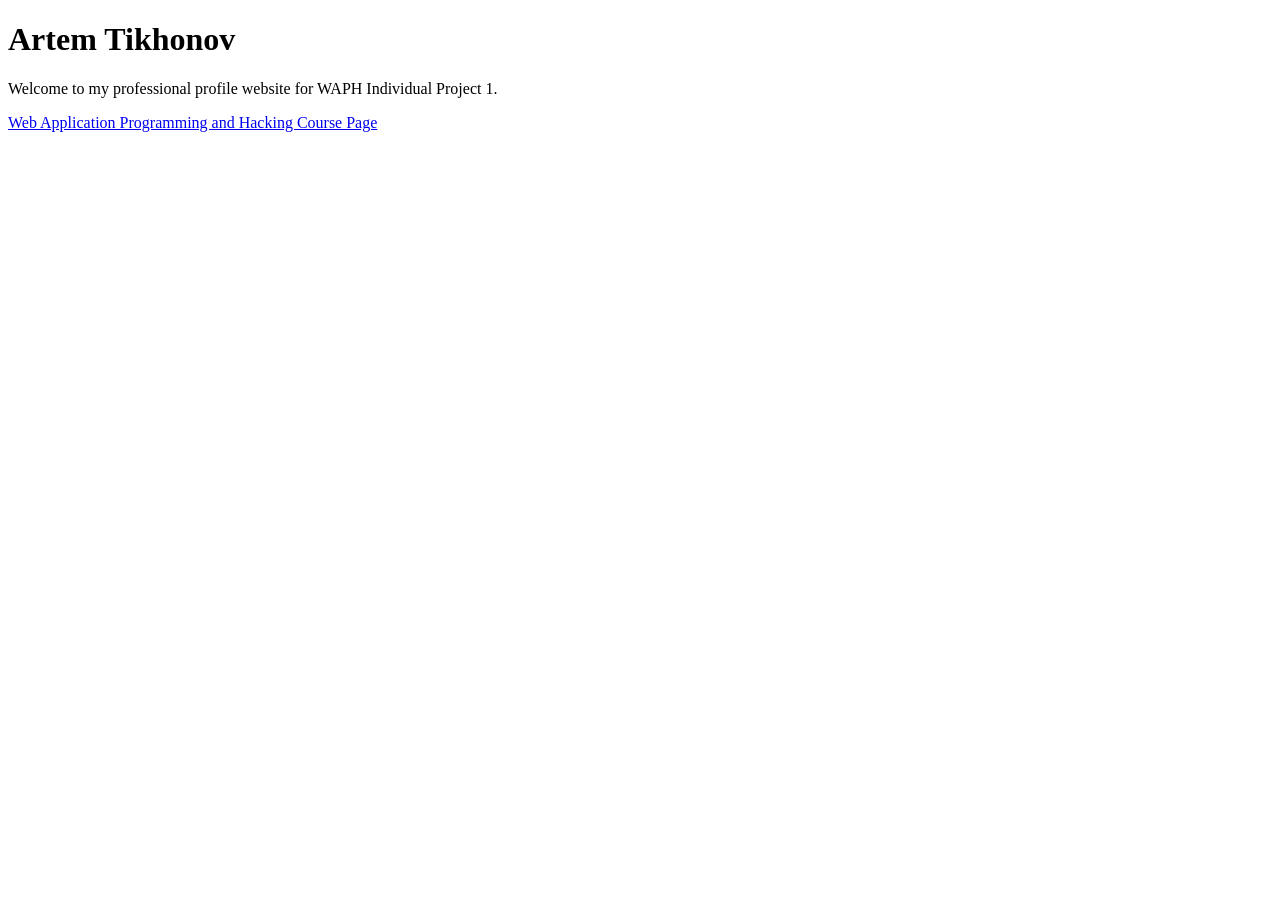
==== index.html @ 8ed0233c "Create initial Project 1 website" ====
<!DOCTYPE html>
<html>
<head>
  <title>Artem Tikhonov - Professional Profile</title>
</head>
<body>
  <h1>Artem Tikhonov</h1>
  <p>Welcome to my professional profile website for WAPH Individual Project 1.</p>
  <p><a href="waph.html">Web Application Programming and Hacking Course Page</a></p>
</body>
</html>
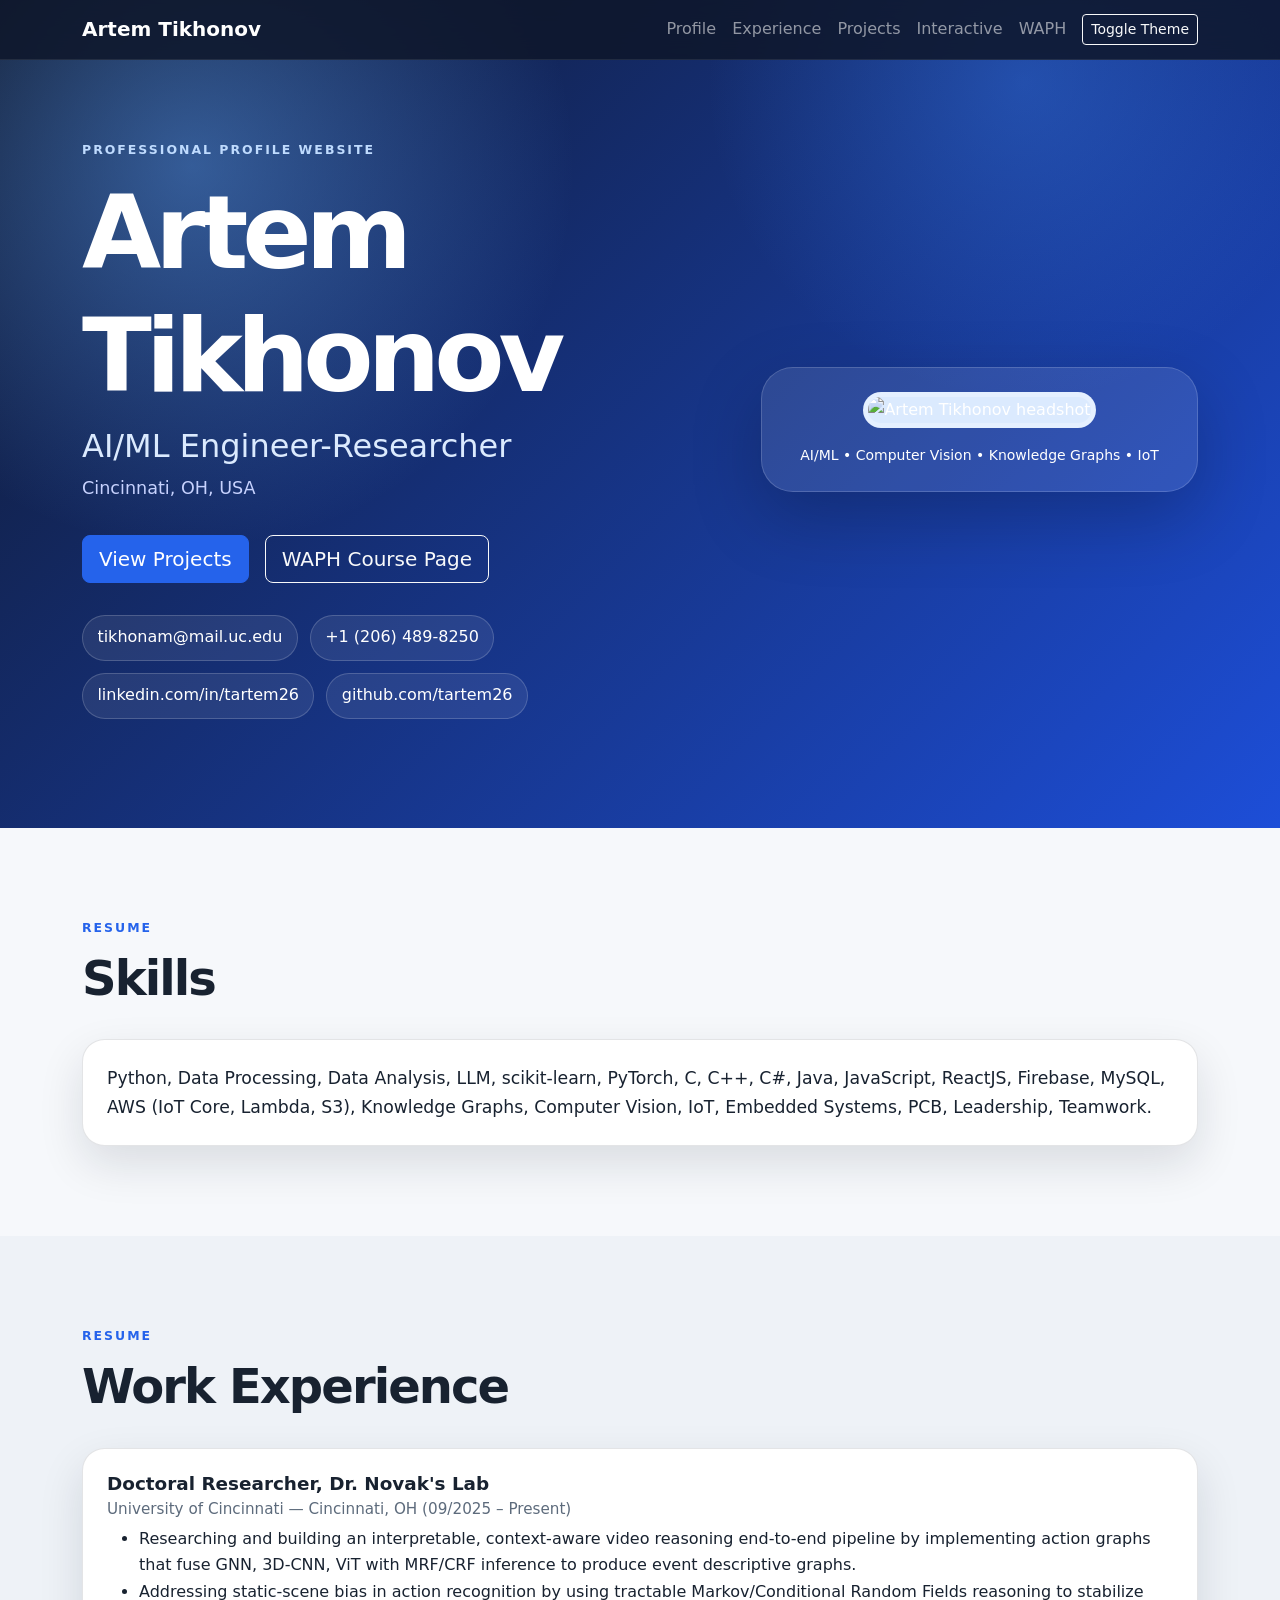
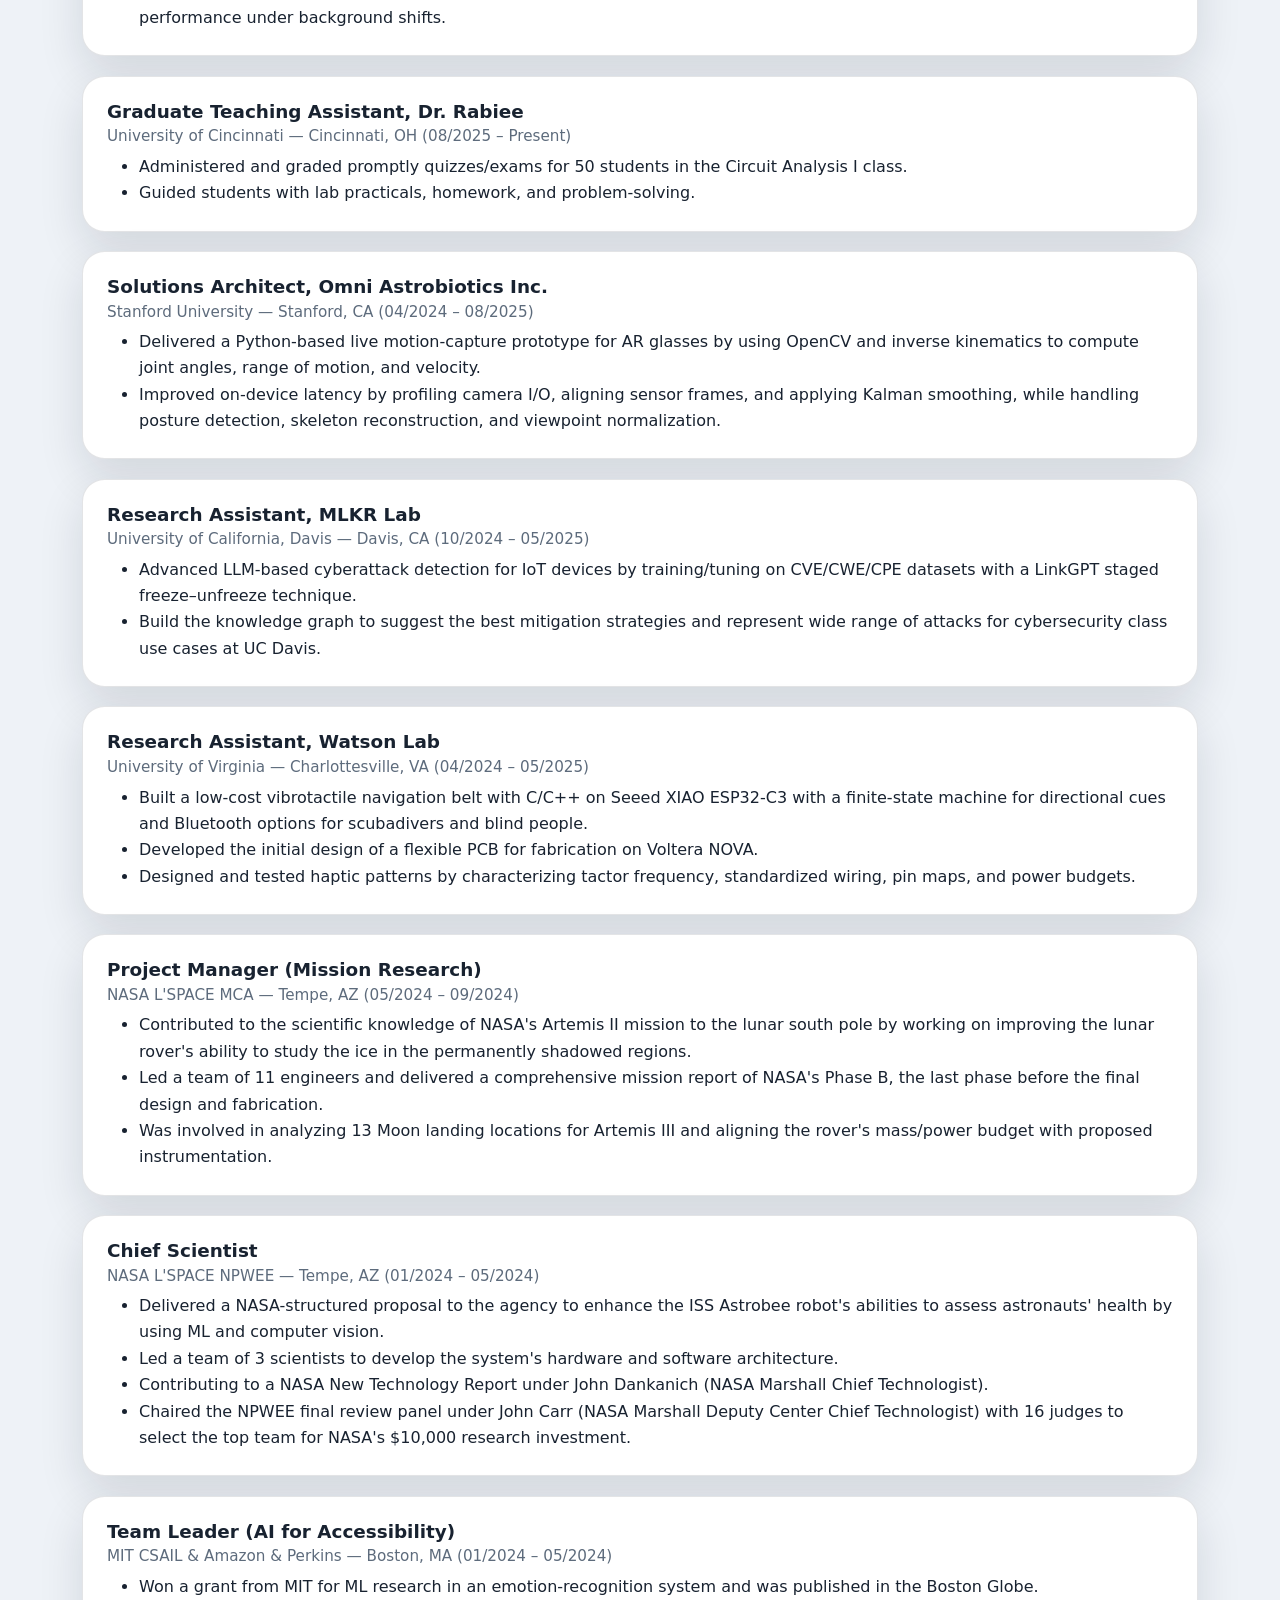
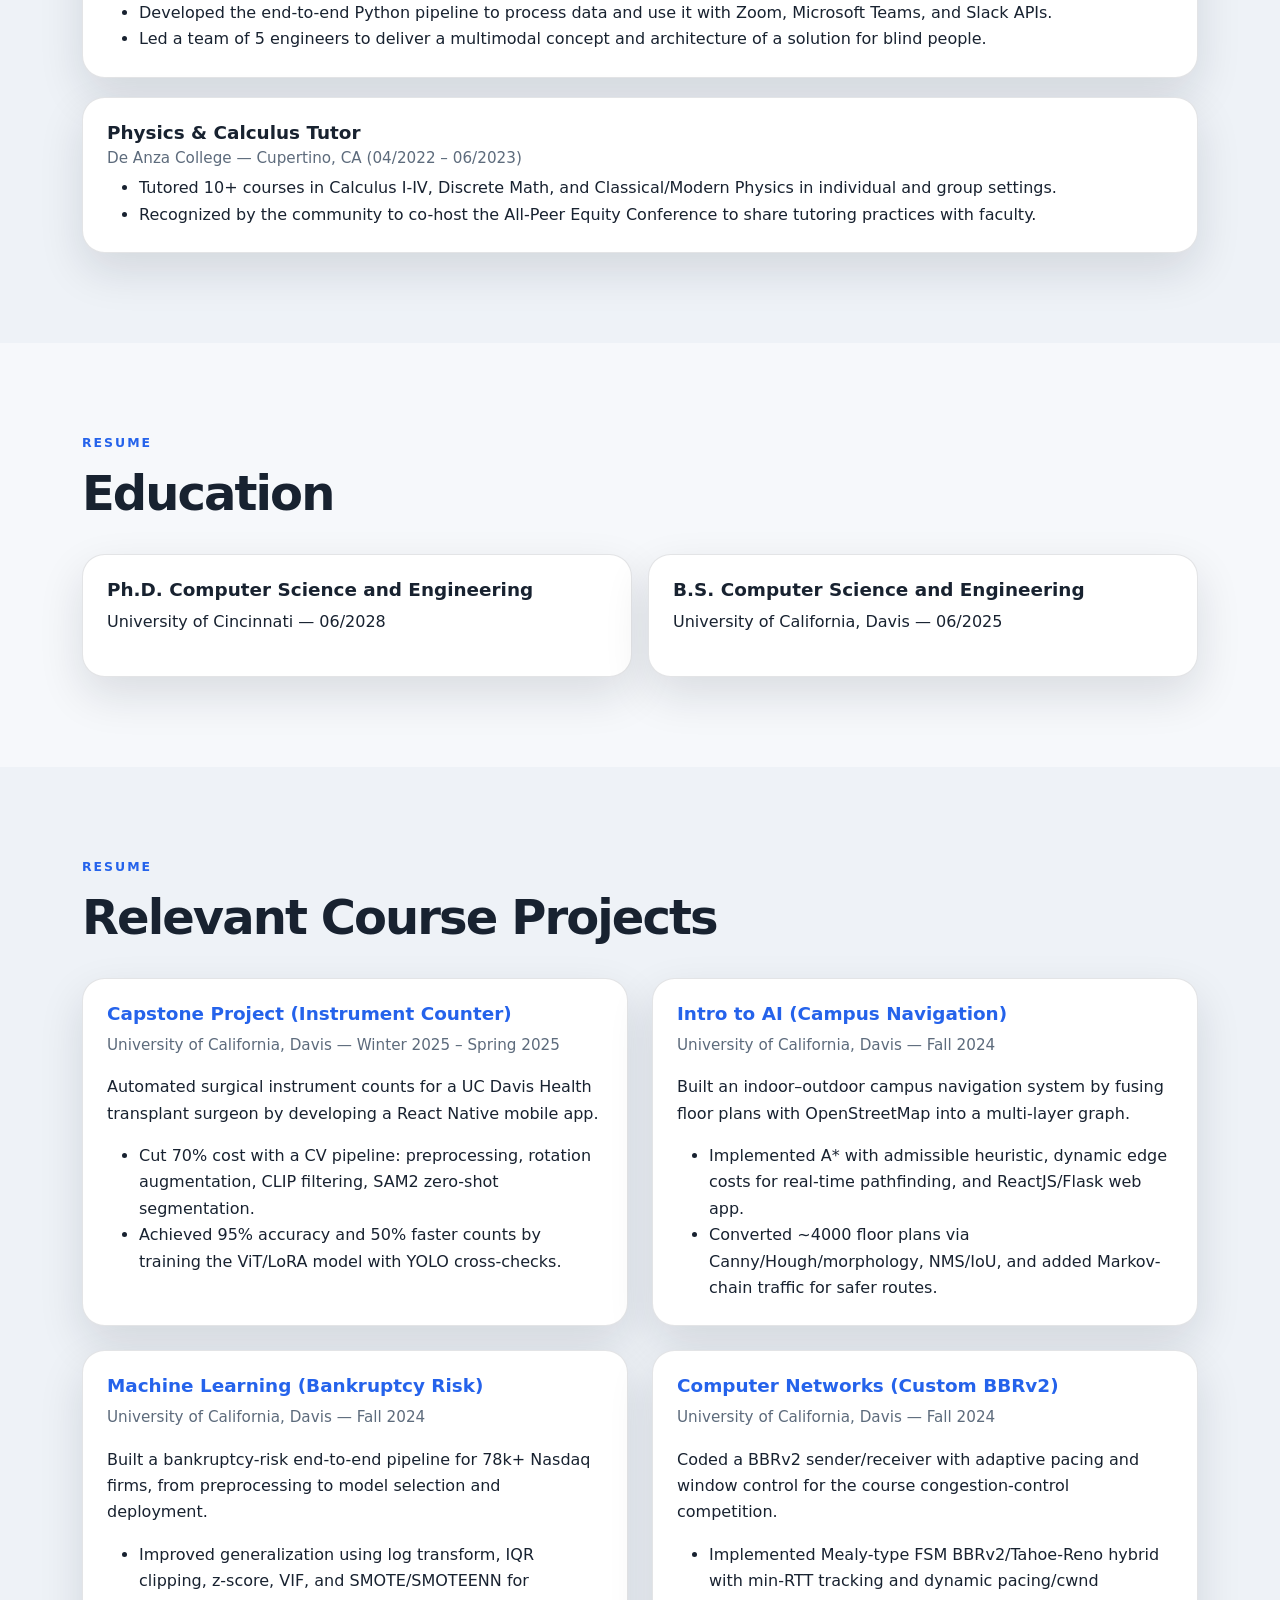
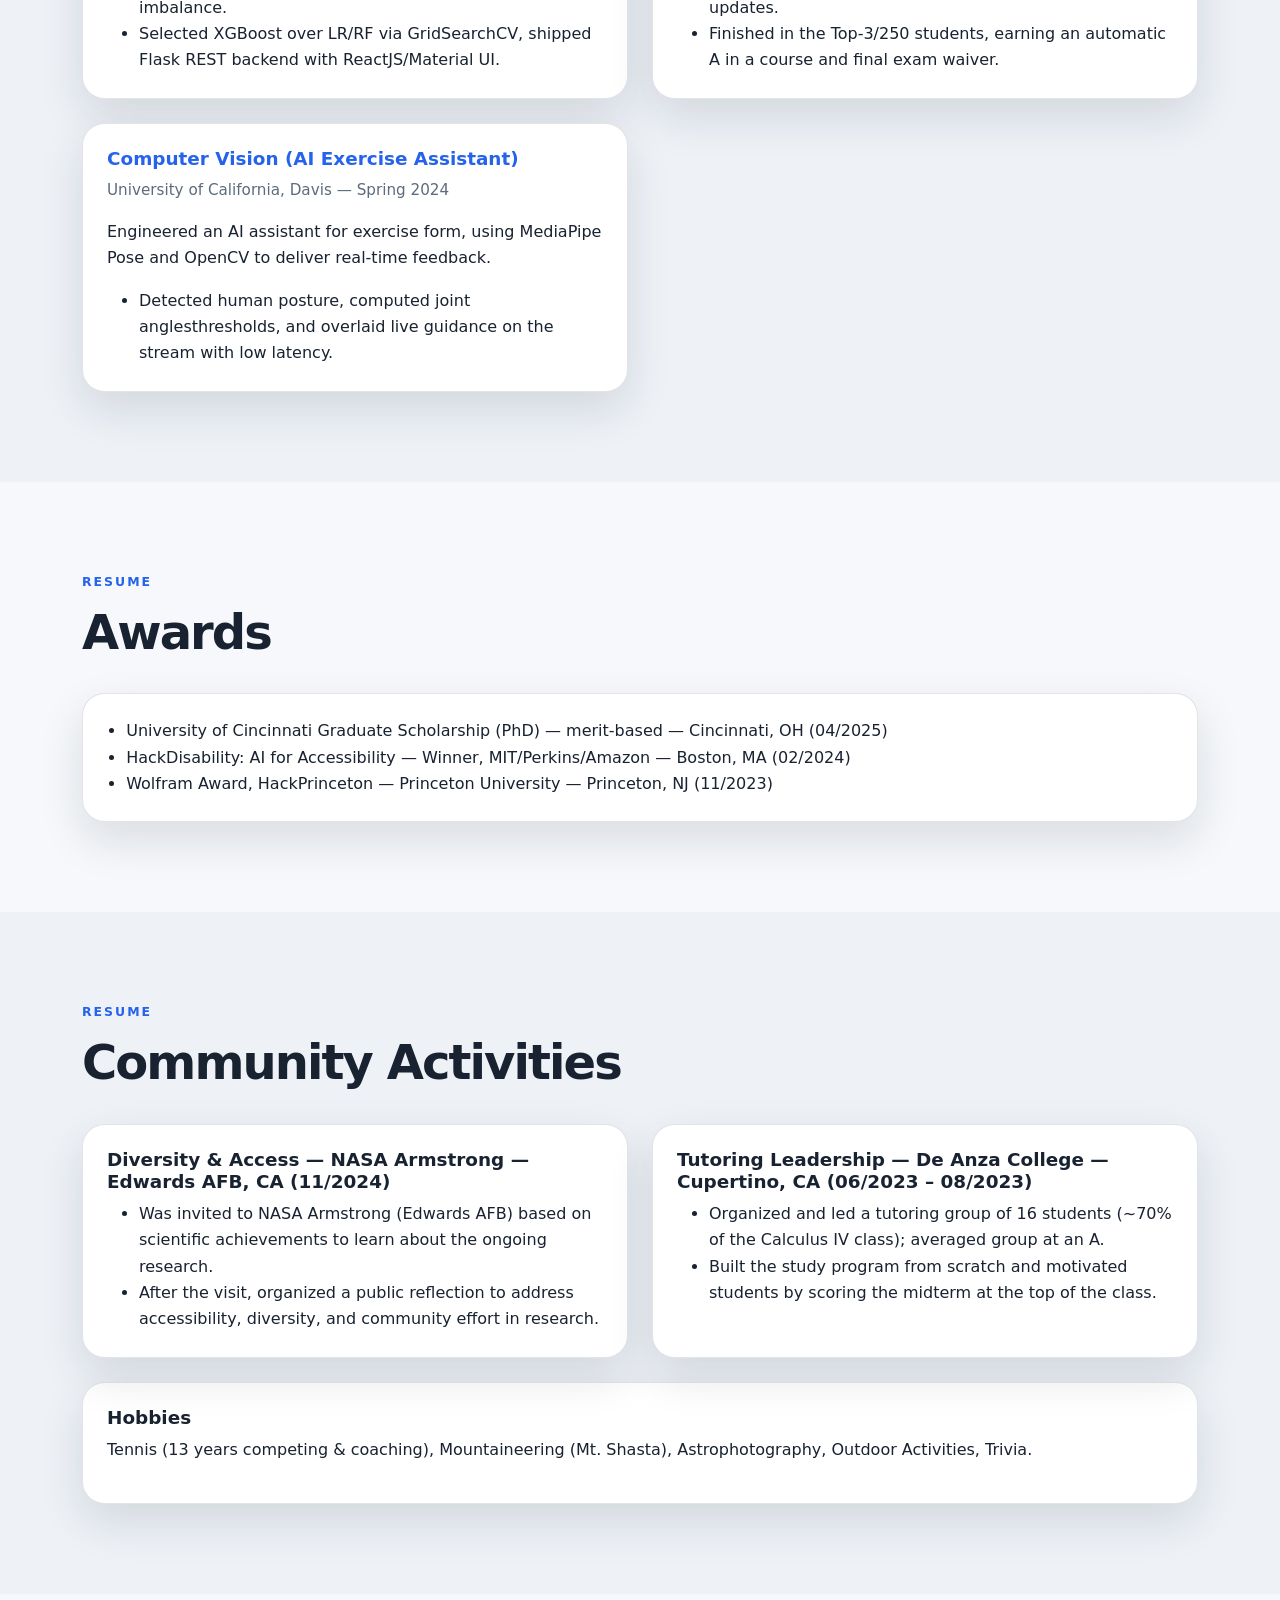
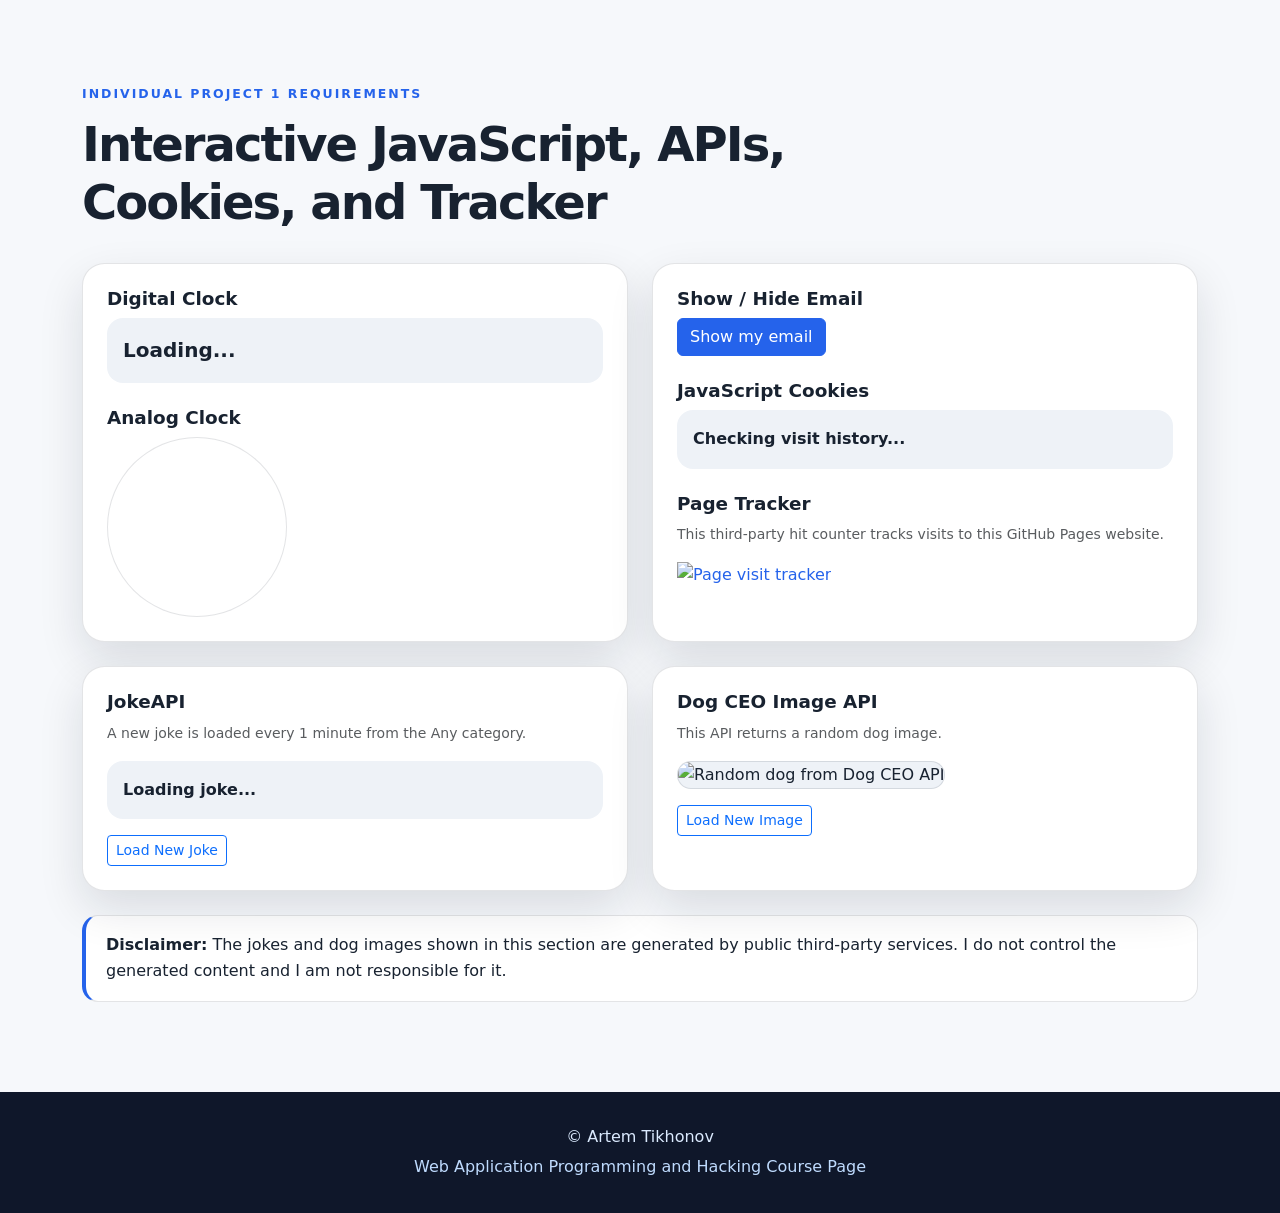
==== commit fbaba85d: "Build Individual Project 1 website" ====
--- a/index.html
+++ b/index.html
@@ -1,11 +1,397 @@
 <!DOCTYPE html>
-<html>
+<html lang="en">
 <head>
-  <title>Artem Tikhonov - Professional Profile</title>
+  <meta charset="UTF-8" />
+  <meta name="viewport" content="width=device-width, initial-scale=1.0" />
+  <meta name="description" content="Artem Tikhonov professional profile website for WAPH Individual Project 1." />
+  <title>Artem Tikhonov | AI/ML Engineer-Researcher</title>
+
+  <!-- Open-source CSS framework: Bootstrap -->
+  <link href="https://cdn.jsdelivr.net/npm/bootstrap@5.3.3/dist/css/bootstrap.min.css" rel="stylesheet">
+  <link rel="stylesheet" href="assets/css/style.css" />
 </head>
+
 <body>
-  <h1>Artem Tikhonov</h1>
-  <p>Welcome to my professional profile website for WAPH Individual Project 1.</p>
-  <p><a href="waph.html">Web Application Programming and Hacking Course Page</a></p>
+  <nav class="navbar navbar-expand-lg navbar-dark fixed-top glass-nav">
+    <div class="container">
+      <a class="navbar-brand fw-bold" href="index.html">Artem Tikhonov</a>
+      <button class="navbar-toggler" type="button" data-bs-toggle="collapse" data-bs-target="#mainNav" aria-label="Toggle navigation">
+        <span class="navbar-toggler-icon"></span>
+      </button>
+      <div id="mainNav" class="collapse navbar-collapse">
+        <ul class="navbar-nav ms-auto align-items-lg-center">
+          <li class="nav-item"><a class="nav-link" href="#profile">Profile</a></li>
+          <li class="nav-item"><a class="nav-link" href="#experience">Experience</a></li>
+          <li class="nav-item"><a class="nav-link" href="#projects">Projects</a></li>
+          <li class="nav-item"><a class="nav-link" href="#interactive">Interactive</a></li>
+          <li class="nav-item"><a class="nav-link" href="waph.html">WAPH</a></li>
+          <li class="nav-item ms-lg-2">
+            <button id="themeToggle" class="btn btn-sm btn-outline-light">Toggle Theme</button>
+          </li>
+        </ul>
+      </div>
+    </div>
+  </nav>
+
+  <header class="hero-section">
+    <div class="container">
+      <div class="row align-items-center g-5">
+        <div class="col-lg-7">
+          <p class="eyebrow">Professional Profile Website</p>
+          <h1>Artem Tikhonov</h1>
+          <h2>AI/ML Engineer-Researcher</h2>
+          <p class="hero-location">Cincinnati, OH, USA</p>
+
+          <div class="hero-actions">
+            <a class="btn btn-primary btn-lg" href="#projects">View Projects</a>
+            <a class="btn btn-outline-light btn-lg" href="waph.html">WAPH Course Page</a>
+          </div>
+
+          <div class="contact-strip">
+            <a href="mailto:tikhonam@mail.uc.edu">tikhonam@mail.uc.edu</a>
+            <span>+1 (206) 489-8250</span>
+            <a href="https://www.linkedin.com/in/tartem26/" target="_blank" rel="noopener">linkedin.com/in/tartem26</a>
+            <a href="https://github.com/tartem26" target="_blank" rel="noopener">github.com/tartem26</a>
+          </div>
+        </div>
+
+        <div class="col-lg-5 text-center">
+          <div class="headshot-card">
+            <img src="assets/img/headshot.jpg" alt="Artem Tikhonov headshot" class="headshot-img">
+            <p class="small mt-3 mb-0">AI/ML • Computer Vision • Knowledge Graphs • IoT</p>
+          </div>
+        </div>
+      </div>
+    </div>
+  </header>
+
+  <main>
+    <section id="profile" class="section">
+      <div class="container">
+        <div class="section-heading">
+          <p class="eyebrow">Resume</p>
+          <h2>Skills</h2>
+        </div>
+        <div class="content-card">
+          <p class="skills-text">
+            Python, Data Processing, Data Analysis, LLM, scikit-learn, PyTorch, C, C++, C#, Java, JavaScript, ReactJS, Firebase, MySQL, 
+            AWS (IoT Core, Lambda, S3), Knowledge Graphs, Computer Vision, IoT, Embedded Systems, PCB, Leadership, Teamwork.
+          </p>
+        </div>
+      </div>
+    </section>
+
+    <section id="experience" class="section section-muted">
+      <div class="container">
+        <div class="section-heading">
+          <p class="eyebrow">Resume</p>
+          <h2>Work Experience</h2>
+        </div>
+
+        <div class="timeline">
+          <article class="timeline-item">
+            <h3>Doctoral Researcher, Dr. Novak's Lab <span>University of Cincinnati — Cincinnati, OH (09/2025 – Present)</span></h3>
+            <ul>
+              <li>Researching and building an interpretable, context-aware video reasoning end-to-end pipeline by implementing action graphs that fuse GNN, 3D-CNN, ViT with MRF/CRF inference to produce event descriptive graphs.</li>
+              <li>Addressing static-scene bias in action recognition by using tractable Markov/Conditional Random Fields reasoning to stabilize performance under background shifts.</li>
+            </ul>
+          </article>
+
+          <article class="timeline-item">
+            <h3>Graduate Teaching Assistant, Dr. Rabiee <span>University of Cincinnati — Cincinnati, OH (08/2025 – Present)</span></h3>
+            <ul>
+              <li>Administered and graded promptly quizzes/exams for 50 students in the Circuit Analysis I class.</li>
+              <li>Guided students with lab practicals, homework, and problem-solving.</li>
+            </ul>
+          </article>
+
+          <article class="timeline-item">
+            <h3>Solutions Architect, Omni Astrobiotics Inc. <span>Stanford University — Stanford, CA (04/2024 – 08/2025)</span></h3>
+            <ul>
+              <li>Delivered a Python-based live motion-capture prototype for AR glasses by using OpenCV and inverse kinematics to compute joint angles, range of motion, and velocity.</li>
+              <li>Improved on-device latency by profiling camera I/O, aligning sensor frames, and applying Kalman smoothing, while handling posture detection, skeleton reconstruction, and viewpoint normalization.</li>
+            </ul>
+          </article>
+
+          <article class="timeline-item">
+            <h3>Research Assistant, MLKR Lab <span>University of California, Davis — Davis, CA (10/2024 – 05/2025)</span></h3>
+            <ul>
+              <li>Advanced LLM-based cyberattack detection for IoT devices by training/tuning on CVE/CWE/CPE datasets with a LinkGPT staged freeze–unfreeze technique.</li>
+              <li>Build the knowledge graph to suggest the best mitigation strategies and represent wide range of attacks for cybersecurity class use cases at UC Davis.</li>
+            </ul>
+          </article>
+
+          <article class="timeline-item">
+            <h3>Research Assistant, Watson Lab <span>University of Virginia — Charlottesville, VA (04/2024 – 05/2025)</span></h3>
+            <ul>
+              <li>Built a low-cost vibrotactile navigation belt with C/C++ on Seeed XIAO ESP32-C3 with a finite-state machine for directional cues and Bluetooth options for scubadivers and blind people.</li>
+              <li>Developed the initial design of a flexible PCB for fabrication on Voltera NOVA.</li>
+              <li>Designed and tested haptic patterns by characterizing tactor frequency, standardized wiring, pin maps, and power budgets.</li>
+            </ul>
+          </article>
+
+          <article class="timeline-item">
+            <h3>Project Manager (Mission Research) <span>NASA L'SPACE MCA — Tempe, AZ (05/2024 – 09/2024)</span></h3>
+            <ul>
+              <li>Contributed to the scientific knowledge of NASA's Artemis II mission to the lunar south pole by working on improving the lunar rover's ability to study the ice in the permanently shadowed regions.</li>
+              <li>Led a team of 11 engineers and delivered a comprehensive mission report of NASA's Phase B, the last phase before the final design and fabrication.</li>
+              <li>Was involved in analyzing 13 Moon landing locations for Artemis III and aligning the rover's mass/power budget with proposed instrumentation.</li>
+            </ul>
+          </article>
+
+          <article class="timeline-item">
+            <h3>Chief Scientist <span>NASA L'SPACE NPWEE — Tempe, AZ (01/2024 – 05/2024)</span></h3>
+            <ul>
+              <li>Delivered a NASA-structured proposal to the agency to enhance the ISS Astrobee robot's abilities to assess astronauts' health by using ML and computer vision.</li>
+              <li>Led a team of 3 scientists to develop the system's hardware and software architecture.</li>
+              <li>Contributing to a NASA New Technology Report under John Dankanich (NASA Marshall Chief Technologist).</li>
+              <li>Chaired the NPWEE final review panel under John Carr (NASA Marshall Deputy Center Chief Technologist) with 16 judges to select the top team for NASA's $10,000 research investment.</li>
+            </ul>
+          </article>
+
+          <article class="timeline-item">
+            <h3>Team Leader (AI for Accessibility) <span>MIT CSAIL & Amazon & Perkins — Boston, MA (01/2024 – 05/2024)</span></h3>
+            <ul>
+              <li>Won a grant from MIT for ML research in an emotion-recognition system and was published in the Boston Globe.</li>
+              <li>Developed the end-to-end Python pipeline to process data and use it with Zoom, Microsoft Teams, and Slack APIs.</li>
+              <li>Led a team of 5 engineers to deliver a multimodal concept and architecture of a solution for blind people.</li>
+            </ul>
+          </article>
+
+          <article class="timeline-item">
+            <h3>Physics & Calculus Tutor <span>De Anza College — Cupertino, CA (04/2022 – 06/2023)</span></h3>
+            <ul>
+              <li>Tutored 10+ courses in Calculus I-IV, Discrete Math, and Classical/Modern Physics in individual and group settings.</li>
+              <li>Recognized by the community to co-host the All-Peer Equity Conference to share tutoring practices with faculty.</li>
+            </ul>
+          </article>
+        </div>
+      </div>
+    </section>
+
+    <section id="education" class="section">
+      <div class="container">
+        <div class="section-heading">
+          <p class="eyebrow">Resume</p>
+          <h2>Education</h2>
+        </div>
+        <div class="row g-3">
+          <div class="col-md-6">
+            <div class="content-card h-100">
+              <h3>Ph.D. Computer Science and Engineering</h3>
+              <p>University of Cincinnati — 06/2028</p>
+            </div>
+          </div>
+          <div class="col-md-6">
+            <div class="content-card h-100">
+              <h3>B.S. Computer Science and Engineering</h3>
+              <p>University of California, Davis — 06/2025</p>
+            </div>
+          </div>
+        </div>
+      </div>
+    </section>
+
+    <section id="projects" class="section section-muted">
+      <div class="container">
+        <div class="section-heading">
+          <p class="eyebrow">Resume</p>
+          <h2>Relevant Course Projects</h2>
+        </div>
+
+        <div class="row g-4">
+          <div class="col-lg-6">
+            <article class="project-card">
+              <h3><a href="https://github.com/tartem26/Surgical-Instrument-Counter" target="_blank" rel="noopener">Capstone Project (Instrument Counter)</a></h3>
+              <p class="project-meta">University of California, Davis — Winter 2025 – Spring 2025</p>
+              <p>Automated surgical instrument counts for a UC Davis Health transplant surgeon by developing a React Native mobile app.</p>
+              <ul>
+                <li>Cut 70% cost with a CV pipeline: preprocessing, rotation augmentation, CLIP filtering, SAM2 zero-shot segmentation.</li>
+                <li>Achieved 95% accuracy and 50% faster counts by training the ViT/LoRA model with YOLO cross-checks.</li>
+              </ul>
+            </article>
+          </div>
+
+          <div class="col-lg-6">
+            <article class="project-card">
+              <h3><a href="https://github.com/tartem26/Campus-Indoor-Outdoor-Navigation" target="_blank" rel="noopener">Intro to AI (Campus Navigation)</a></h3>
+              <p class="project-meta">University of California, Davis — Fall 2024</p>
+              <p>Built an indoor–outdoor campus navigation system by fusing floor plans with OpenStreetMap into a multi-layer graph.</p>
+              <ul>
+                <li>Implemented A* with admissible heuristic, dynamic edge costs for real-time pathfinding, and ReactJS/Flask web app.</li>
+                <li>Converted ~4000 floor plans via Canny/Hough/morphology, NMS/IoU, and added Markov-chain traffic for safer routes.</li>
+              </ul>
+            </article>
+          </div>
+
+          <div class="col-lg-6">
+            <article class="project-card">
+              <h3><a href="https://github.com/tartem26/Bankruptcy-Risk-Predictor" target="_blank" rel="noopener">Machine Learning (Bankruptcy Risk)</a></h3>
+              <p class="project-meta">University of California, Davis — Fall 2024</p>
+              <p>Built a bankruptcy-risk end-to-end pipeline for 78k+ Nasdaq firms, from preprocessing to model selection and deployment.</p>
+              <ul>
+                <li>Improved generalization using log transform, IQR clipping, z-score, VIF, and SMOTE/SMOTEENN for imbalance.</li>
+                <li>Selected XGBoost over LR/RF via GridSearchCV, shipped Flask REST backend with ReactJS/Material UI.</li>
+              </ul>
+            </article>
+          </div>
+
+          <div class="col-lg-6">
+            <article class="project-card">
+              <h3><a href="https://github.com/tartem26/Custom-BBRv2-Congestion-Control" target="_blank" rel="noopener">Computer Networks (Custom BBRv2)</a></h3>
+              <p class="project-meta">University of California, Davis — Fall 2024</p>
+              <p>Coded a BBRv2 sender/receiver with adaptive pacing and window control for the course congestion-control competition.</p>
+              <ul>
+                <li>Implemented Mealy-type FSM BBRv2/Tahoe-Reno hybrid with min-RTT tracking and dynamic pacing/cwnd updates.</li>
+                <li>Finished in the Top-3/250 students, earning an automatic A in a course and final exam waiver.</li>
+              </ul>
+            </article>
+          </div>
+
+          <div class="col-lg-6">
+            <article class="project-card">
+              <h3><a href="https://github.com/tartem26/AI-Exercise-Assistant" target="_blank" rel="noopener">Computer Vision (AI Exercise Assistant)</a></h3>
+              <p class="project-meta">University of California, Davis — Spring 2024</p>
+              <p>Engineered an AI assistant for exercise form, using MediaPipe Pose and OpenCV to deliver real-time feedback.</p>
+              <ul>
+                <li>Detected human posture, computed joint anglesthresholds, and overlaid live guidance on the stream with low latency.</li>
+              </ul>
+            </article>
+          </div>
+        </div>
+      </div>
+    </section>
+
+    <section id="awards" class="section">
+      <div class="container">
+        <div class="section-heading">
+          <p class="eyebrow">Resume</p>
+          <h2>Awards</h2>
+        </div>
+        <div class="content-card">
+          <ul class="clean-list">
+            <li>University of Cincinnati Graduate Scholarship (PhD) — merit-based — Cincinnati, OH (04/2025)</li>
+            <li>HackDisability: AI for Accessibility — Winner, MIT/Perkins/Amazon — Boston, MA (02/2024)</li>
+            <li>Wolfram Award, HackPrinceton — Princeton University — Princeton, NJ (11/2023)</li>
+          </ul>
+        </div>
+      </div>
+    </section>
+
+    <section id="community" class="section section-muted">
+      <div class="container">
+        <div class="section-heading">
+          <p class="eyebrow">Resume</p>
+          <h2>Community Activities</h2>
+        </div>
+
+        <div class="row g-4">
+          <div class="col-lg-6">
+            <article class="content-card h-100">
+              <h3>Diversity & Access — NASA Armstrong — Edwards AFB, CA (11/2024)</h3>
+              <ul>
+                <li>Was invited to NASA Armstrong (Edwards AFB) based on scientific achievements to learn about the ongoing research.</li>
+                <li>After the visit, organized a public reflection to address accessibility, diversity, and community effort in research.</li>
+              </ul>
+            </article>
+          </div>
+          <div class="col-lg-6">
+            <article class="content-card h-100">
+              <h3>Tutoring Leadership — De Anza College — Cupertino, CA (06/2023 – 08/2023)</h3>
+              <ul>
+                <li>Organized and led a tutoring group of 16 students (~70% of the Calculus IV class); averaged group at an A.</li>
+                <li>Built the study program from scratch and motivated students by scoring the midterm at the top of the class.</li>
+              </ul>
+            </article>
+          </div>
+        </div>
+
+        <div class="content-card mt-4">
+          <h3>Hobbies</h3>
+          <p>Tennis (13 years competing & coaching), Mountaineering (Mt. Shasta), Astrophotography, Outdoor Activities, Trivia.</p>
+        </div>
+      </div>
+    </section>
+
+    <section id="interactive" class="section">
+      <div class="container">
+        <div class="section-heading">
+          <p class="eyebrow">Individual Project 1 Requirements</p>
+          <h2>Interactive JavaScript, APIs, Cookies, and Tracker</h2>
+        </div>
+
+        <div class="row g-4">
+          <div class="col-lg-6">
+            <div class="interactive-card h-100">
+              <h3>Digital Clock</h3>
+              <p id="digitalClock" class="clock-text">Loading...</p>
+
+              <h3 class="mt-4">Analog Clock</h3>
+              <canvas id="analogClock" width="180" height="180" aria-label="Analog clock"></canvas>
+            </div>
+          </div>
+
+          <div class="col-lg-6">
+            <div class="interactive-card h-100">
+              <h3>Show / Hide Email</h3>
+              <button id="emailToggle" class="btn btn-primary">Show my email</button>
+              <p id="emailArea" class="mt-3"></p>
+
+              <h3 class="mt-4">JavaScript Cookies</h3>
+              <p id="visitMessage" class="visit-box">Checking visit history...</p>
+
+              <h3 class="mt-4">Page Tracker</h3>
+              <p class="small text-muted">This third-party hit counter tracks visits to this GitHub Pages website.</p>
+              <a href="https://hits.seeyoufarm.com" target="_blank" rel="noopener">
+                <img src="https://hits.seeyoufarm.com/api/count/incr/badge.svg?url=https%3A%2F%2Ftartem26.github.io&amp;count_bg=%230D6EFD&amp;title_bg=%23111827&amp;icon=github.svg&amp;icon_color=%23FFFFFF&amp;title=visits&amp;edge_flat=false" alt="Page visit tracker" />
+              </a>
+            </div>
+          </div>
+
+          <div class="col-lg-6">
+            <div class="interactive-card h-100">
+              <h3>JokeAPI</h3>
+              <p class="small text-muted">A new joke is loaded every 1 minute from the Any category.</p>
+              <p id="jokeText" class="api-output">Loading joke...</p>
+              <button id="newJokeButton" class="btn btn-outline-primary btn-sm">Load New Joke</button>
+            </div>
+          </div>
+
+          <div class="col-lg-6">
+            <div class="interactive-card h-100">
+              <h3>Dog CEO Image API</h3>
+              <p class="small text-muted">This API returns a random dog image.</p>
+              <img id="dogImage" class="api-image" src="" alt="Random dog from Dog CEO API">
+              <div class="mt-3">
+                <button id="newDogButton" class="btn btn-outline-primary btn-sm">Load New Image</button>
+              </div>
+            </div>
+          </div>
+        </div>
+
+        <div class="disclaimer mt-4">
+          <strong>Disclaimer:</strong> The jokes and dog images shown in this section are generated by public third-party services. I do not control the generated content and I am not responsible for it.
+        </div>
+      </div>
+    </section>
+  </main>
+
+  <footer class="site-footer">
+    <div class="container">
+      <p class="mb-1">© <span id="footerYear"></span> Artem Tikhonov</p>
+      <p class="mb-0"><a href="waph.html">Web Application Programming and Hacking Course Page</a></p>
+    </div>
+  </footer>
+
+  <!-- Required JavaScript libraries -->
+  <script src="https://code.jquery.com/jquery-3.7.1.min.js"></script>
+
+  <!-- Second open-source JavaScript library: Day.js -->
+  <script src="https://cdn.jsdelivr.net/npm/dayjs@1/dayjs.min.js"></script>
+
+  <!-- Bootstrap JavaScript -->
+  <script src="https://cdn.jsdelivr.net/npm/bootstrap@5.3.3/dist/js/bootstrap.bundle.min.js"></script>
+
+  <script src="assets/js/main.js"></script>
 </body>
 </html>
--- a/assets/css/style.css
+++ b/assets/css/style.css
@@ -0,0 +1,304 @@
+/* Individual Project 1 - Professional Profile Website */
+
+:root {
+  --bg: #f6f8fb;
+  --bg-muted: #eef2f7;
+  --text: #182230;
+  --text-muted: #5d6b7c;
+  --card: #ffffff;
+  --border: rgba(24, 34, 48, 0.12);
+  --accent: #2563eb;
+  --accent-dark: #1e40af;
+  --hero-start: #0f172a;
+  --hero-end: #1d4ed8;
+  --shadow: 0 18px 45px rgba(15, 23, 42, 0.12);
+}
+
+body.dark-mode {
+  --bg: #0b1120;
+  --bg-muted: #111827;
+  --text: #eef2ff;
+  --text-muted: #b8c2d8;
+  --card: #182033;
+  --border: rgba(255, 255, 255, 0.12);
+  --accent: #60a5fa;
+  --accent-dark: #93c5fd;
+  --hero-start: #020617;
+  --hero-end: #1e3a8a;
+  --shadow: 0 18px 45px rgba(0, 0, 0, 0.35);
+}
+
+html {
+  scroll-behavior: smooth;
+}
+
+body {
+  background: var(--bg);
+  color: var(--text);
+  font-family: Inter, system-ui, -apple-system, BlinkMacSystemFont, "Segoe UI", sans-serif;
+  line-height: 1.65;
+}
+
+a {
+  color: var(--accent);
+  text-decoration: none;
+}
+
+a:hover {
+  color: var(--accent-dark);
+  text-decoration: underline;
+}
+
+.glass-nav {
+  background: rgba(15, 23, 42, 0.86);
+  backdrop-filter: blur(14px);
+  border-bottom: 1px solid rgba(255, 255, 255, 0.08);
+}
+
+.hero-section {
+  min-height: 92vh;
+  padding: 140px 0 90px;
+  color: #ffffff;
+  background:
+    radial-gradient(circle at 15% 20%, rgba(96, 165, 250, 0.45), transparent 30%),
+    radial-gradient(circle at 80% 10%, rgba(59, 130, 246, 0.35), transparent 25%),
+    linear-gradient(135deg, var(--hero-start), var(--hero-end));
+}
+
+.compact-hero {
+  min-height: 60vh;
+}
+
+.hero-section h1 {
+  font-size: clamp(3rem, 8vw, 6.5rem);
+  font-weight: 800;
+  letter-spacing: -0.06em;
+  margin-bottom: 0.6rem;
+}
+
+.hero-section h2 {
+  font-size: clamp(1.25rem, 3vw, 2rem);
+  font-weight: 500;
+  color: #dbeafe;
+}
+
+.hero-location {
+  color: #c7d2fe;
+  font-size: 1.1rem;
+}
+
+.eyebrow {
+  color: var(--accent);
+  text-transform: uppercase;
+  letter-spacing: 0.16em;
+  font-size: 0.78rem;
+  font-weight: 800;
+  margin-bottom: 0.7rem;
+}
+
+.hero-section .eyebrow {
+  color: #bfdbfe;
+}
+
+.hero-actions {
+  display: flex;
+  gap: 1rem;
+  flex-wrap: wrap;
+  margin: 2rem 0;
+}
+
+.contact-strip {
+  display: flex;
+  flex-wrap: wrap;
+  gap: 0.75rem;
+  margin-top: 1.5rem;
+}
+
+.contact-strip a,
+.contact-strip span {
+  display: inline-flex;
+  padding: 0.55rem 0.9rem;
+  border: 1px solid rgba(255, 255, 255, 0.18);
+  border-radius: 999px;
+  color: #ffffff;
+  background: rgba(255, 255, 255, 0.08);
+}
+
+.headshot-card {
+  padding: 1.5rem;
+  border-radius: 2rem;
+  background: rgba(255, 255, 255, 0.1);
+  border: 1px solid rgba(255, 255, 255, 0.16);
+  box-shadow: 0 25px 70px rgba(0, 0, 0, 0.22);
+}
+
+.headshot-img {
+  width: min(300px, 80vw);
+  height: min(300px, 80vw);
+  object-fit: cover;
+  border-radius: 2rem;
+  border: 5px solid rgba(255, 255, 255, 0.28);
+  background: #dbeafe;
+}
+
+.section {
+  padding: 90px 0;
+}
+
+.section-muted {
+  background: var(--bg-muted);
+}
+
+.section-heading {
+  max-width: 850px;
+  margin-bottom: 2rem;
+}
+
+.section-heading h2 {
+  font-size: clamp(2rem, 4vw, 3rem);
+  font-weight: 800;
+  letter-spacing: -0.04em;
+}
+
+.content-card,
+.project-card,
+.interactive-card,
+.timeline-item {
+  background: var(--card);
+  border: 1px solid var(--border);
+  border-radius: 1.4rem;
+  padding: 1.5rem;
+  box-shadow: var(--shadow);
+}
+
+.skills-text {
+  font-size: 1.08rem;
+  margin-bottom: 0;
+}
+
+.timeline {
+  display: grid;
+  gap: 1.2rem;
+}
+
+.timeline-item h3,
+.project-card h3,
+.content-card h3,
+.interactive-card h3 {
+  font-size: 1.15rem;
+  font-weight: 800;
+}
+
+.timeline-item h3 span,
+.project-meta {
+  display: block;
+  margin-top: 0.3rem;
+  color: var(--text-muted);
+  font-size: 0.95rem;
+  font-weight: 500;
+}
+
+.timeline-item ul,
+.project-card ul,
+.content-card ul {
+  margin-bottom: 0;
+}
+
+.project-card {
+  height: 100%;
+  transition: transform 0.2s ease, box-shadow 0.2s ease;
+}
+
+.project-card:hover {
+  transform: translateY(-5px);
+}
+
+.clean-list,
+.feature-list {
+  padding-left: 1.2rem;
+  margin-bottom: 0;
+}
+
+.interactive-card {
+  overflow: hidden;
+}
+
+.clock-text {
+  font-size: 1.25rem;
+  font-weight: 700;
+  padding: 1rem;
+  border-radius: 1rem;
+  background: var(--bg-muted);
+}
+
+#analogClock {
+  display: block;
+  max-width: 180px;
+  border-radius: 50%;
+  background: #ffffff;
+  border: 1px solid var(--border);
+}
+
+.visit-box,
+.api-output {
+  padding: 1rem;
+  border-radius: 1rem;
+  background: var(--bg-muted);
+  font-weight: 600;
+}
+
+.api-image {
+  width: 100%;
+  max-height: 320px;
+  object-fit: cover;
+  border-radius: 1rem;
+  border: 1px solid var(--border);
+  background: var(--bg-muted);
+}
+
+.disclaimer {
+  padding: 1rem 1.25rem;
+  border-left: 4px solid var(--accent);
+  border-radius: 1rem;
+  background: var(--card);
+  border-top: 1px solid var(--border);
+  border-right: 1px solid var(--border);
+  border-bottom: 1px solid var(--border);
+}
+
+.site-footer {
+  padding: 2rem 0;
+  text-align: center;
+  color: #dbeafe;
+  background: #0f172a;
+}
+
+.site-footer a {
+  color: #bfdbfe;
+}
+
+.btn-primary {
+  background: var(--accent);
+  border-color: var(--accent);
+}
+
+.btn-primary:hover {
+  background: var(--accent-dark);
+  border-color: var(--accent-dark);
+}
+
+@media (max-width: 767px) {
+  .section {
+    padding: 65px 0;
+  }
+
+  .hero-section {
+    padding-top: 120px;
+  }
+
+  .contact-strip a,
+  .contact-strip span {
+    width: 100%;
+    justify-content: center;
+  }
+}
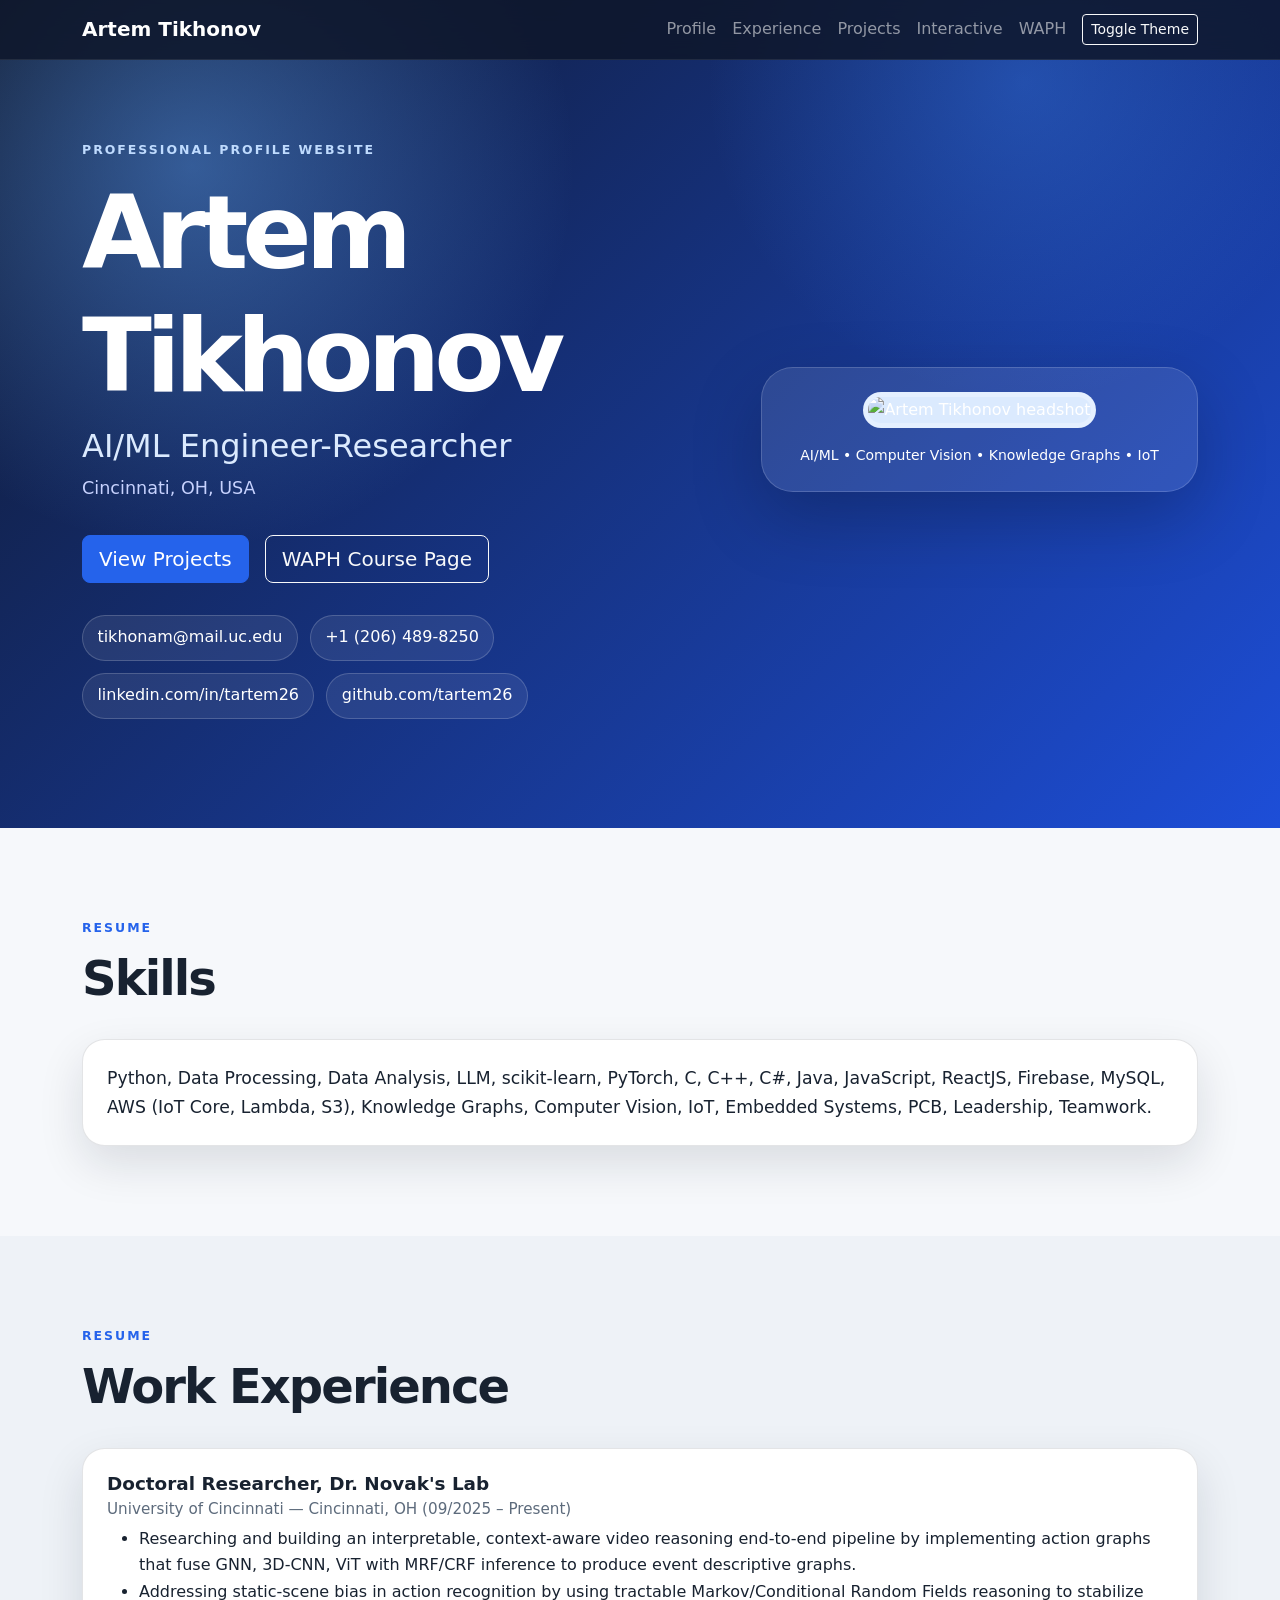
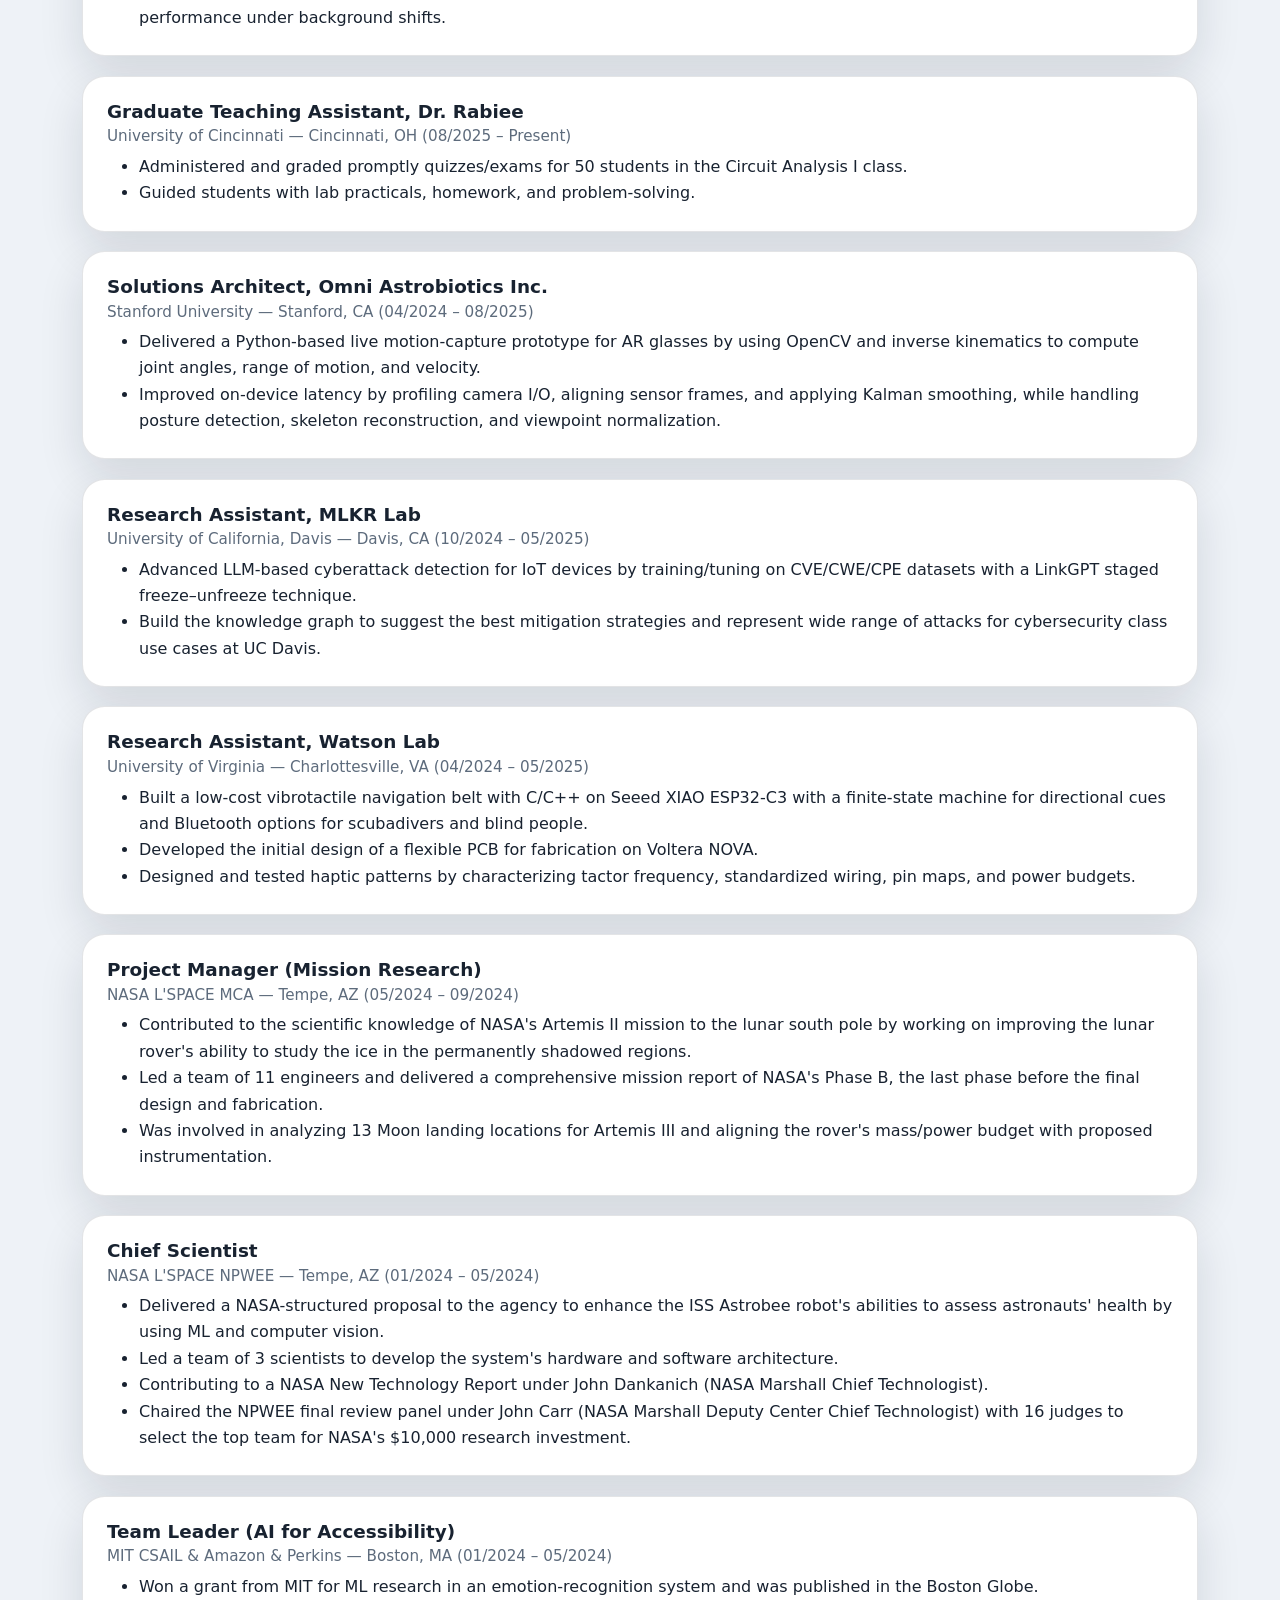
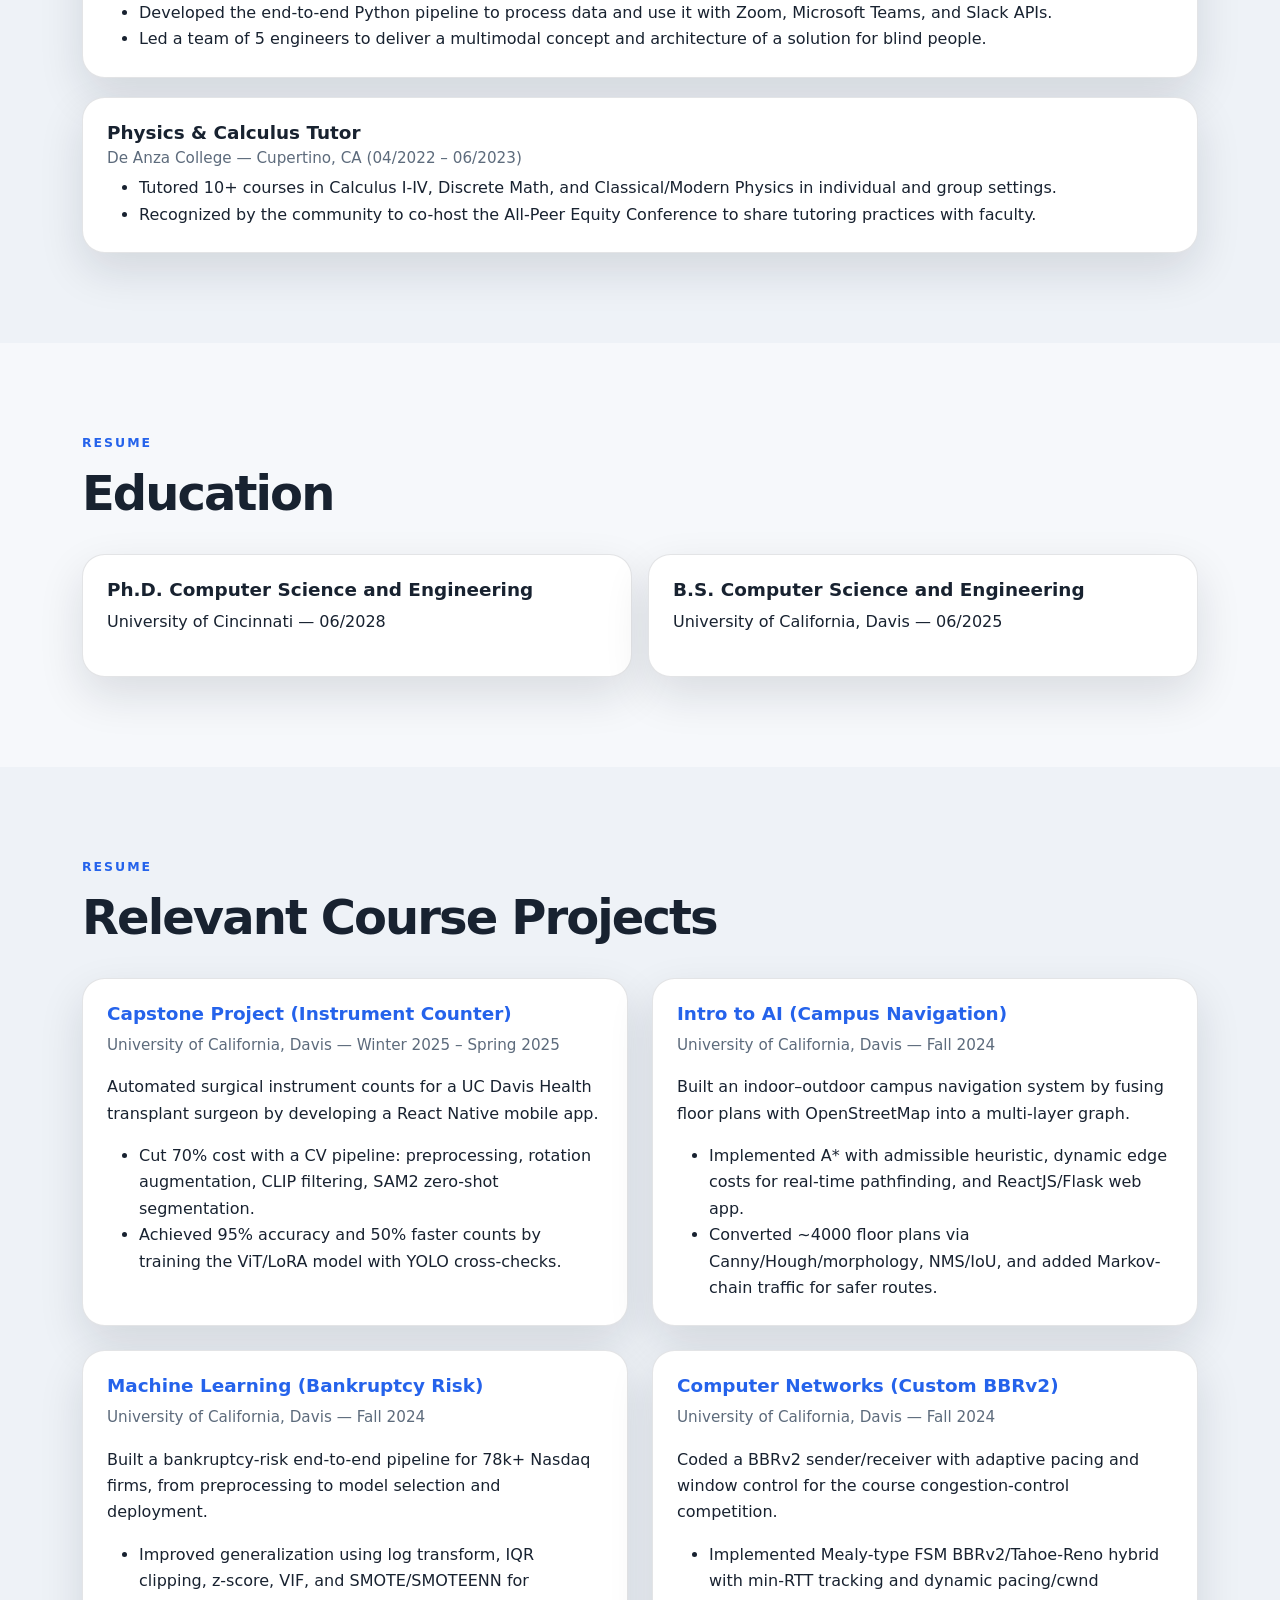
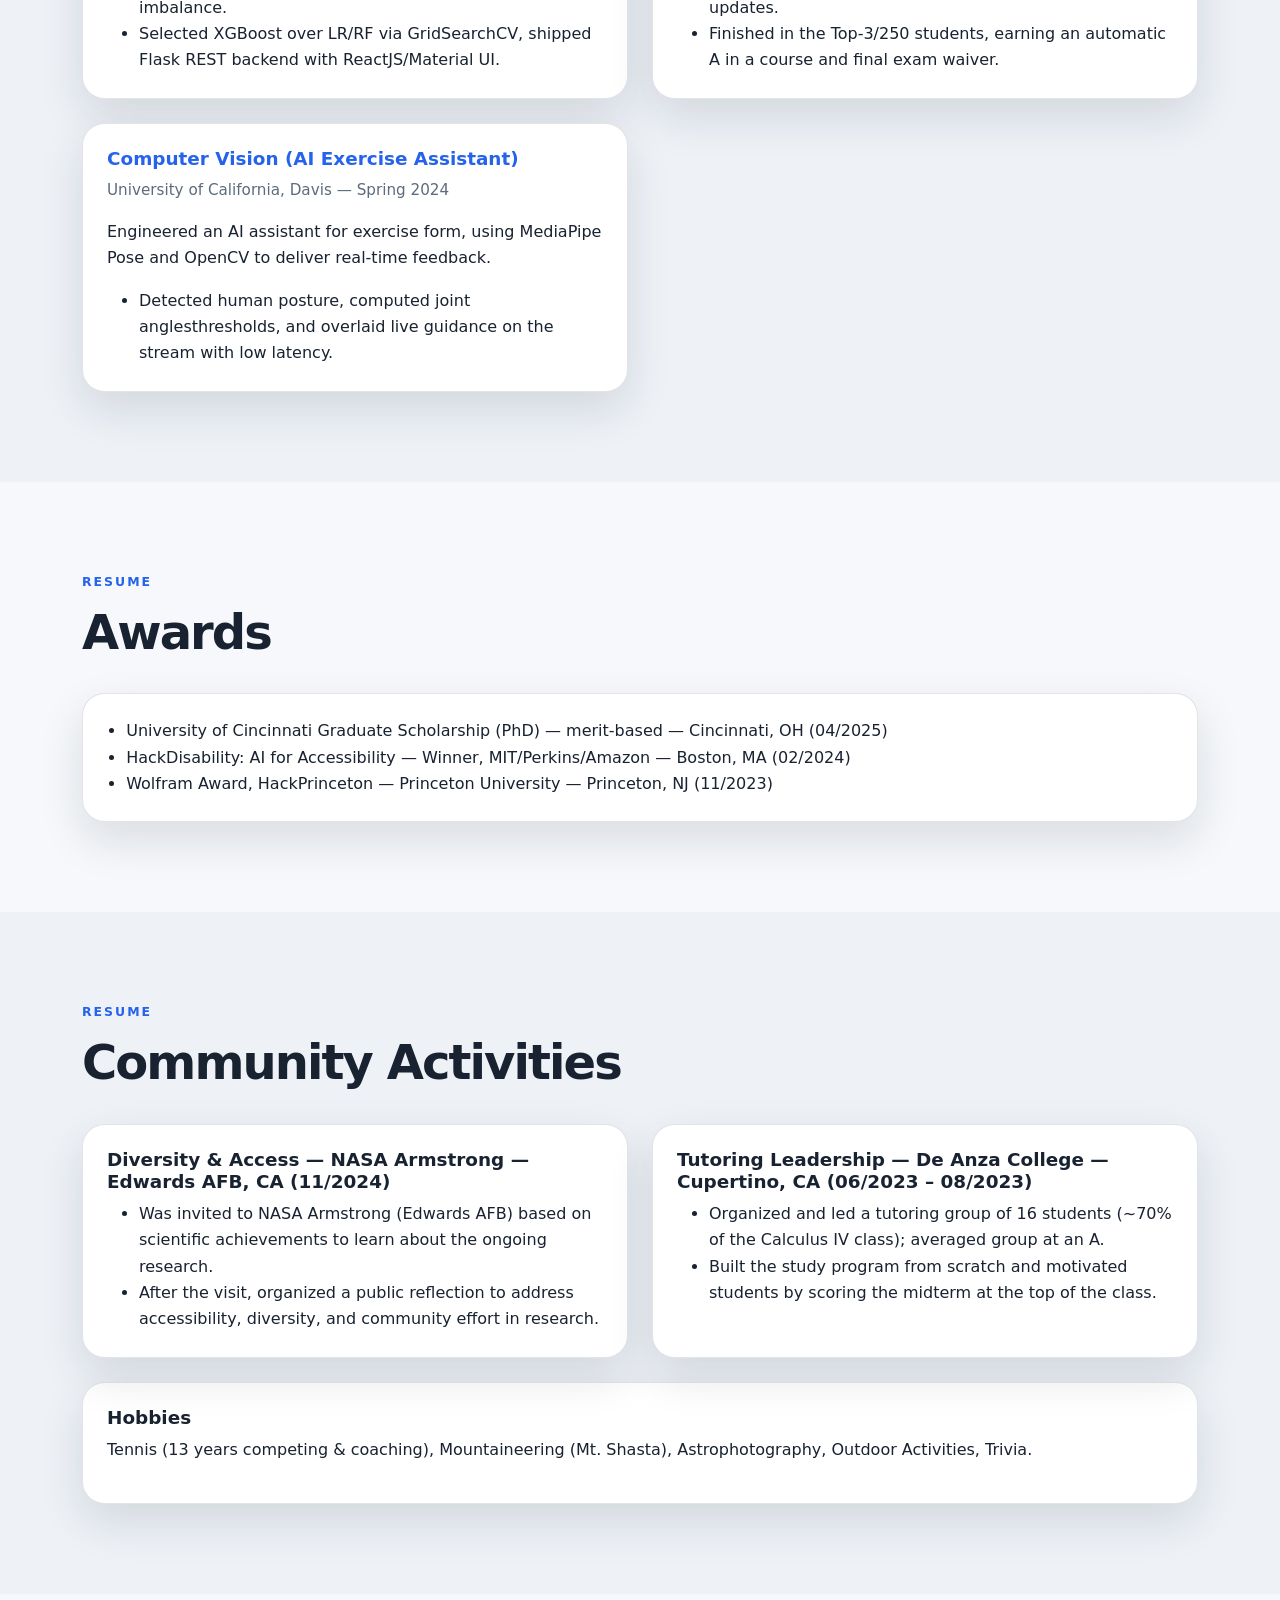
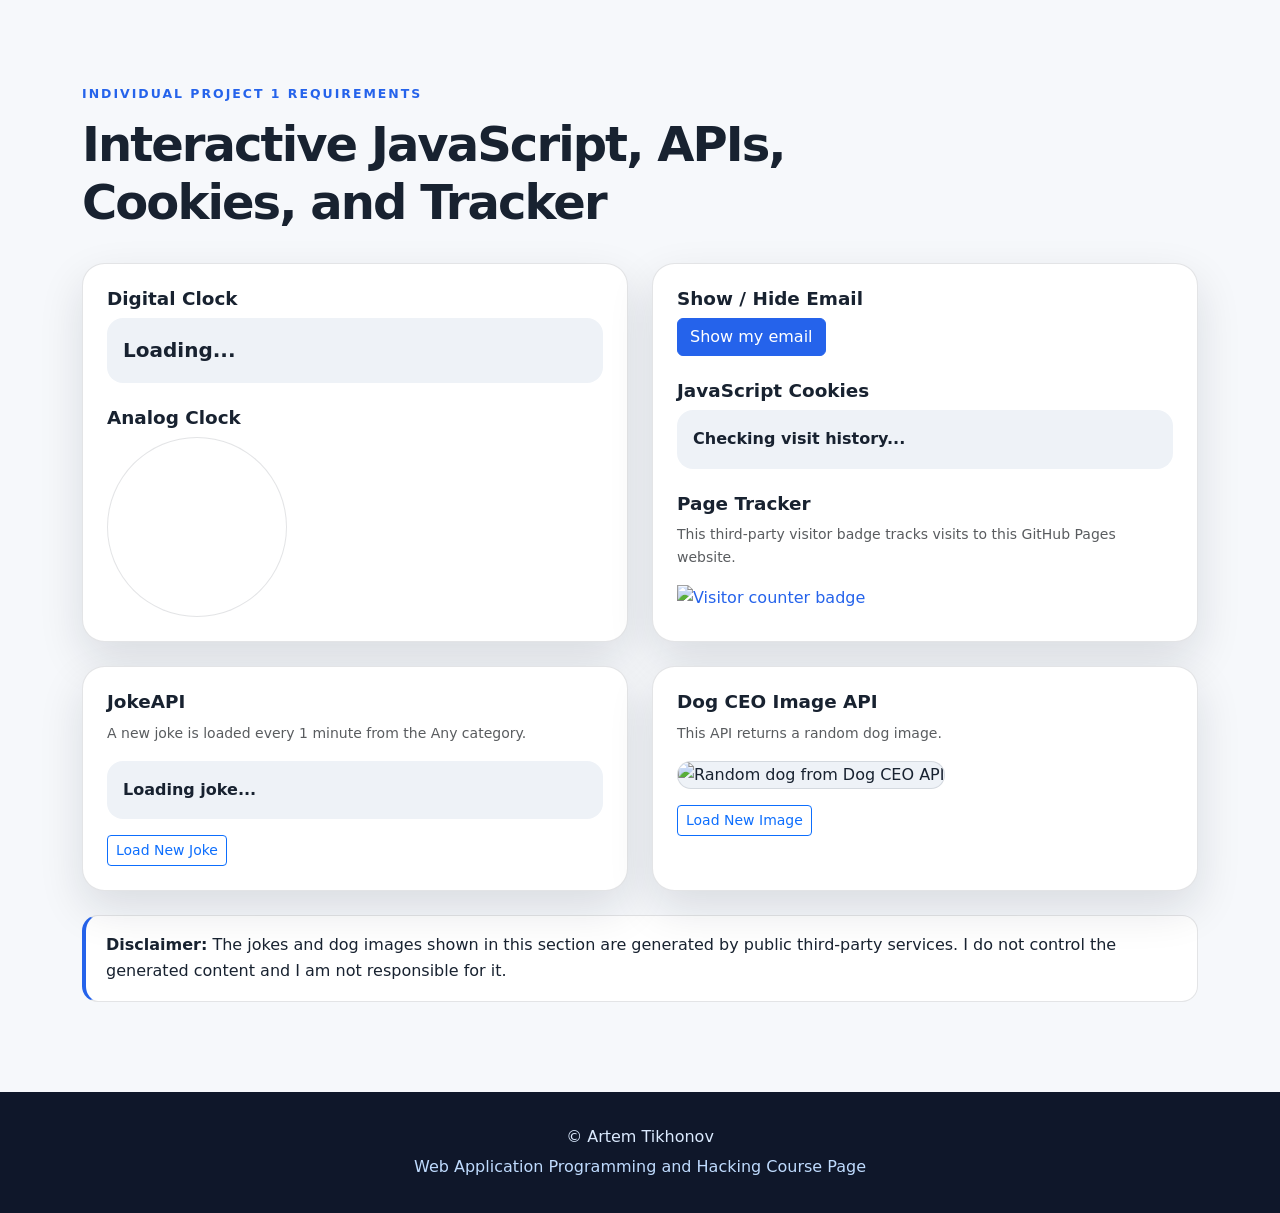
==== commit f9330985: "Fixed page tracker badge" ====
--- a/index.html
+++ b/index.html
@@ -341,9 +341,13 @@
               <p id="visitMessage" class="visit-box">Checking visit history...</p>
 
               <h3 class="mt-4">Page Tracker</h3>
-              <p class="small text-muted">This third-party hit counter tracks visits to this GitHub Pages website.</p>
-              <a href="https://hits.seeyoufarm.com" target="_blank" rel="noopener">
-                <img src="https://hits.seeyoufarm.com/api/count/incr/badge.svg?url=https%3A%2F%2Ftartem26.github.io&amp;count_bg=%230D6EFD&amp;title_bg=%23111827&amp;icon=github.svg&amp;icon_color=%23FFFFFF&amp;title=visits&amp;edge_flat=false" alt="Page visit tracker" />
+              <p class="small text-muted">This third-party visitor badge tracks visits to this GitHub Pages website.</p>
+              
+              <a href="https://visitorbadge.io/" target="_blank" rel="noopener">
+                <img
+                  src="https://api.visitorbadge.io/api/visitors?path=https%3A%2F%2Ftartem26.github.io%2F&label=Visitors&labelColor=%23111827&countColor=%230D6EFD&style=flat"
+                  alt="Visitor counter badge"
+                />
               </a>
             </div>
           </div>
